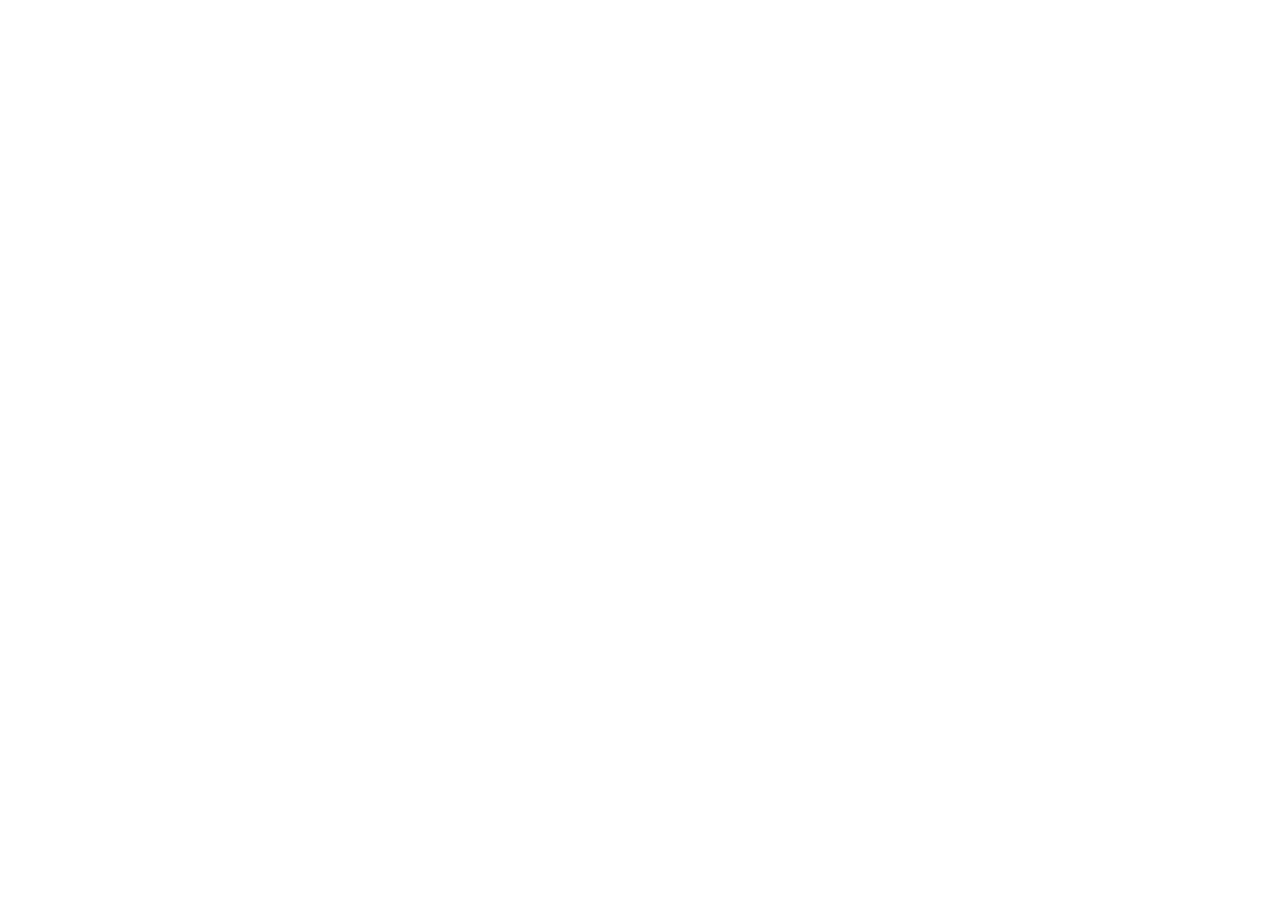
==== test.html @ 8e48533c "adding files missing from previous commit" ====
<!DOCTYPE html>
<!-- Tells the browser to use modern HTML -->
<html lang="eng">
<!-- Start of the whole page -->
<head>
<!-- Settings section (nothing here shows on the page) -->
  <meta charset="utf-8">
 <!-- meta is short for metadata and describe data about data, Makes letters and symbols display correctly -->
  <meta name="viewport" content="width=device-width, initial-scale=1.0">
  <!-- Sets the view for responsive design on mobile-->
  <title>Turret Training</title>
  <!-- The name shown on the browser tab -->

<style>
  :root {
    --navy: #14263d;
    --line: #d9d9d9;
    --page-bg: #e8e8e8;
  }

<body>
 <ul>
  <li>Blood pooling or spurting</li>
  <li>Soaked clothing or dressings</li>
  <li>Signs of shock</li>
</ul>

</body>
<!-- Closes the BODY. -->

</html>
<!-- Closes the whole document. -->
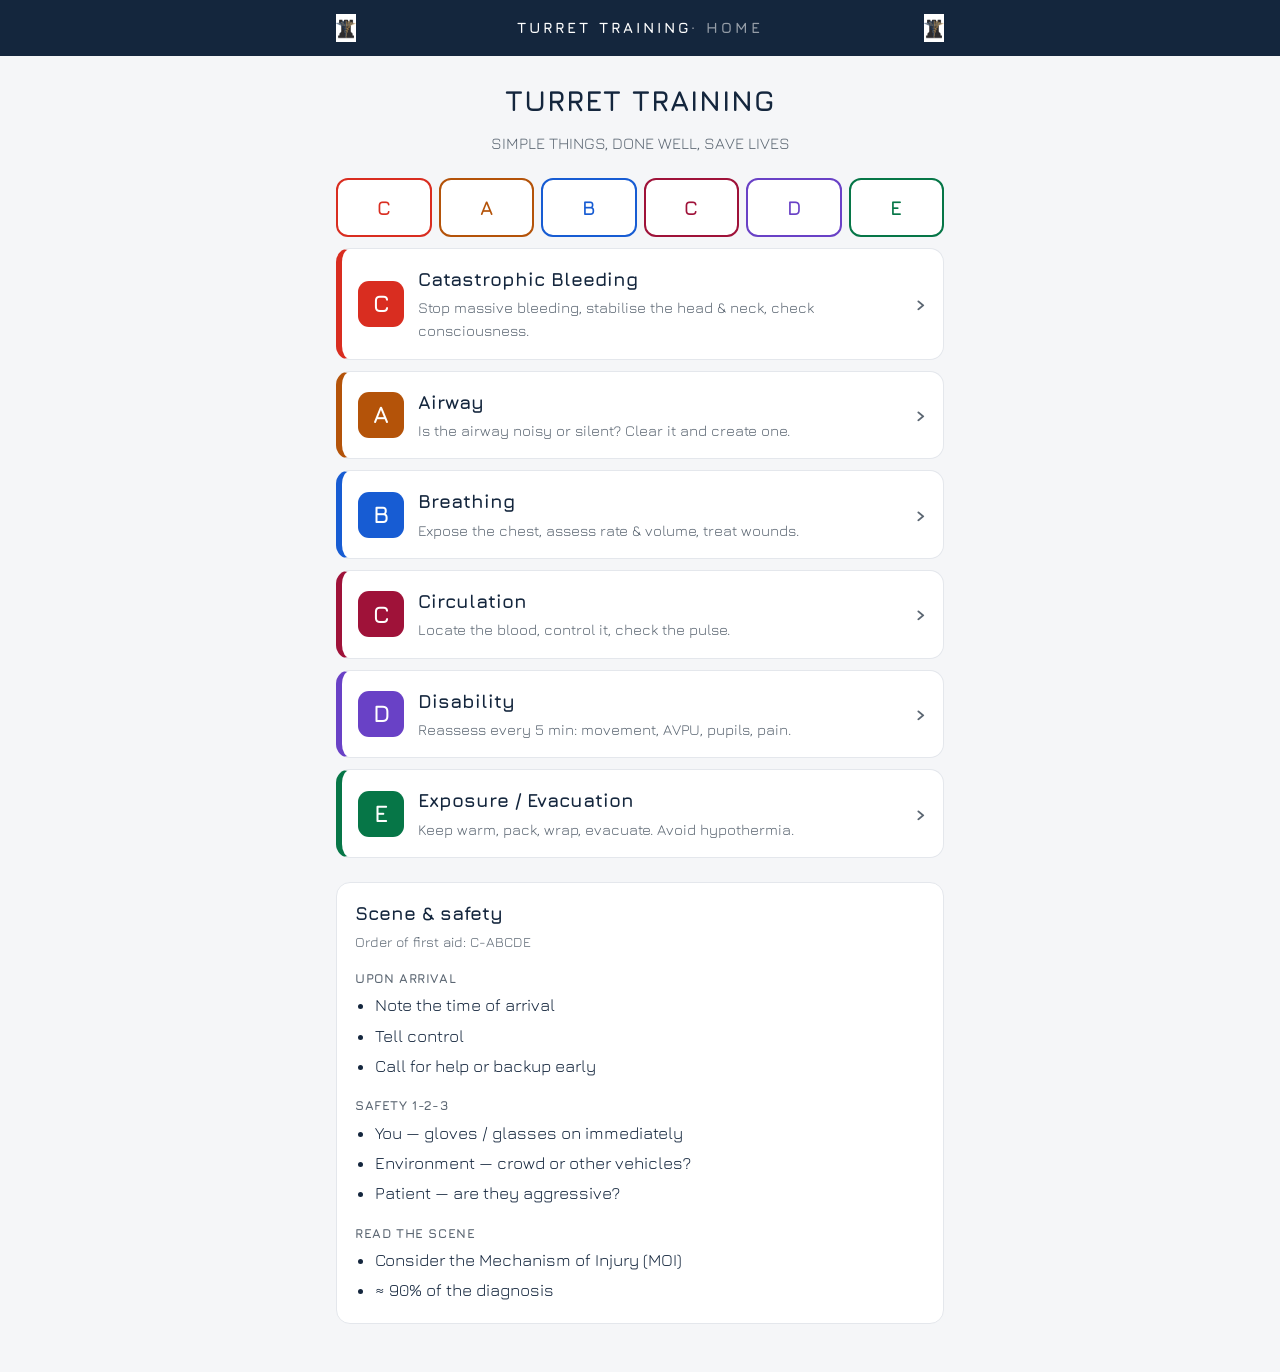
==== commit c115b71d: "3rd commit - navigatable cabcde" ====
--- a/test.html
+++ b/test.html
@@ -1,32 +1,245 @@
 <!DOCTYPE html>
-<!-- Tells the browser to use modern HTML -->
-<html lang="eng">
-<!-- Start of the whole page -->
+<html lang="en-GB">
 <head>
-<!-- Settings section (nothing here shows on the page) -->
-  <meta charset="utf-8">
- <!-- meta is short for metadata and describe data about data, Makes letters and symbols display correctly -->
-  <meta name="viewport" content="width=device-width, initial-scale=1.0">
-  <!-- Sets the view for responsive design on mobile-->
-  <title>Turret Training</title>
-  <!-- The name shown on the browser tab -->
-
-<style>
-  :root {
-    --navy: #14263d;
-    --line: #d9d9d9;
-    --page-bg: #e8e8e8;
-  }
-
+  <meta charset="UTF-8">
+  <meta name="viewport" content="width=device-width, initial-scale=1">
+  <meta name="theme-color" content="#151a21">
+  <title>Turret Training - Home</title>
+  <link rel="preconnect" href="https://fonts.googleapis.com">
+  <link rel="preconnect" href="https://fonts.gstatic.com" crossorigin>
+  <link href="https://fonts.googleapis.com/css2?family=Jura:wght@400;500;600;700&display=swap" rel="stylesheet">
+  <style>
+    /* ---- design tokens ---- */
+    :root{
+      --bg:#f5f6f8;          /* page background */
+      --surface:#ffffff;     /* card / panel background */
+      --navy:#14263d;         /* primary text */
+      --muted:#5b6672;       /* secondary text */
+      --line:#e4e7ec;        /* borders and dividers */
+      --accent:#151a21;      /* per-page accent colour (set inline) */
+      --radius:14px;         /* shared corner rounding */
+    }
+
+    /* ---- base ---- */
+    *{ box-sizing:border-box; -webkit-tap-highlight-color:transparent; }
+    html{ -webkit-text-size-adjust:100%; }               /* stop iOS auto-zoom on text */
+    body{
+      margin:0;
+      font-family:'Jura', system-ui, -apple-system, 'Segoe UI', Roboto, sans-serif;
+      background:var(--bg);
+      color:var(--navy);
+      font-size:17px;                                    /* bigger base for phone use */
+      line-height:1.55;
+    }
+    a{ color:inherit; text-decoration:none; }            /* links inherit colour, no underline */
+    .wrap{ max-width:640px; margin:0 auto; padding:0 16px 48px; }  /* centre + phone padding */
+
+    /* ---- landing top bar ---- */
+    .topbar{
+      background:var(--navy); color:#fff;
+      padding:14px 0;
+    }
+    .topbar-inner{
+      max-width:640px; margin:0 auto; padding:0 16px;
+      display:flex; align-items:center; justify-content:space-between;
+      gap:10px; text-align:center;
+    }
+    .topbar .brand-logo{ height:28px; width:auto; flex:none; }
+    .topbar .brand{ flex:1; font-weight:700; letter-spacing:3px; font-size:15px; }
+    .topbar .brand em{ font-style:normal; opacity:.55; }
+
+    /* ---- landing hero ---- */
+    .hero{ padding:22px 0 4px; text-align:center; }
+    .hero h1{ margin:0; font-size:29px; font-weight:700; letter-spacing:1px; }
+    .hero p{ margin:8px 0 0; color:var(--muted); font-size:16px; }
+
+    /* ---- the C·A·B·C·D·E spine (on every page) ---- */
+    .spine{ display:flex; gap:7px; margin:18px 0 4px; }
+    .spine a{
+      flex:1; text-align:center; padding:12px 0; border-radius:12px;
+      font-weight:700; font-size:20px;
+      border:2px solid var(--c); color:var(--c); background:var(--surface);
+    }
+    .spine a.active{ background:var(--c); color:#fff; }   /* the step you're on */
+
+    /* ---- landing step cards ---- */
+    .card{
+      display:flex; align-items:center; gap:14px;
+      background:var(--surface); border:1px solid var(--line);
+      border-left:6px solid var(--accent);               /* colour tab down the side */
+      border-radius:var(--radius); padding:16px; margin:11px 0;
+    }
+    .badge{
+      flex:none; width:46px; height:46px; border-radius:11px;
+      background:var(--accent); color:#fff;
+      display:flex; align-items:center; justify-content:center;
+      font-size:24px; font-weight:700;
+    }
+    .card-body{ flex:1; min-width:0; }
+    .card-title{ display:block; font-size:19px; font-weight:700; }
+    .card-sum{ display:block; color:var(--muted); font-size:15px; margin-top:2px; }
+    .chev{ color:var(--muted); font-size:26px; font-weight:700; }
+
+    /* ---- scene & safety panel (landing only) ---- */
+    .panel{
+      background:var(--surface); border:1px solid var(--line);
+      border-radius:var(--radius); padding:16px 18px; margin-top:24px;
+    }
+    .panel h2{ margin:0; font-size:19px; }
+    .panel .sub{ color:var(--muted); font-size:14px; margin:2px 0 10px; }
+    .panel h3{
+      margin:16px 0 4px; font-size:13px; letter-spacing:.6px;
+      text-transform:uppercase; color:var(--muted);
+    }
+    .panel ul{ margin:0; padding-left:20px; }
+    .panel li{ margin:4px 0; }
+
+    /* ---- letter-page coloured header ---- */
+    .phead{ background:var(--accent); color:#fff; padding:18px 16px 22px; }
+    .phead .back{
+      display:inline-block; font-size:14px; font-weight:600;
+      opacity:.9; margin-bottom:14px; letter-spacing:.5px;
+    }
+    .phead-main{ display:flex; align-items:center; gap:14px; }
+    .phead-badge{
+      flex:none; width:60px; height:60px; border-radius:14px;
+      background:rgba(255,255,255,.18);
+      display:flex; align-items:center; justify-content:center;
+      font-size:34px; font-weight:700;
+    }
+    .phead h1{ margin:0; font-size:26px; font-weight:700; letter-spacing:1px; }
+    .phead .lead{ margin:5px 0 0; font-size:15px; opacity:.92; }
+
+    /* ---- content blocks (letter pages) ---- */
+    .block{
+      background:var(--surface); border:1px solid var(--line);
+      border-radius:var(--radius); padding:14px 18px; margin:12px 0;
+    }
+    .block h2{
+      margin:0 0 8px; font-size:19px;
+      padding-bottom:8px; border-bottom:2px solid var(--accent);
+      display:inline-block;                              /* underline hugs the text */
+    }
+    .block .note{ color:var(--muted); margin:0; font-size:16px; }
+    .block ul{ margin:8px 0 0; padding-left:20px; }
+    .block li{ margin:7px 0; font-size:17px; }
+
+    /* ---- full-guide button ---- */
+    .fullbtn{
+      display:block; text-align:center;
+      background:var(--accent); color:#fff;
+      font-weight:700; letter-spacing:.5px;
+      padding:15px; border-radius:12px; margin:16px 0;
+    }
+    .fullbtn.ghost{ background:var(--surface); color:var(--accent); border:2px solid var(--accent); }
+
+    /* ---- accessibility: keyboard focus + reduced motion ---- */
+    a:focus-visible{ outline:3px solid #111; outline-offset:2px; }
+    @media (prefers-reduced-motion:reduce){ *{ transition:none !important; } }
+  </style>
+</head>
 <body>
- <ul>
-  <li>Blood pooling or spurting</li>
-  <li>Soaked clothing or dressings</li>
-  <li>Signs of shock</li>
-</ul>
-
+
+  <!-- Brand bar -->
+  <div class="topbar">
+    <div class="topbar-inner">
+      <img src="Images/turret.png" alt="" class="brand-logo">
+      <span class="brand">TURRET TRAINING<em>&middot; HOME</em></span>
+      <img src="Images/turret.png" alt="" class="brand-logo">
+    </div>
+  </div>
+
+  <div class="wrap">
+
+    <!-- Title -->
+    <div class="hero">
+      <h1>TURRET TRAINING</h1>
+      <p>SIMPLE THINGS, DONE WELL, SAVE LIVES</p>
+    </div>
+
+    <!-- The whole sequence at a glance (also tappable) -->
+    <nav class="spine">
+      <a style="--c:#d92d20" href="/Pages/catastrophic_bleeding.html">C</a>
+      <a style="--c:#b45309" href="/Pages/airway.html">A</a>
+      <a style="--c:#175cd3" href="/Pages/breathing.html">B</a>
+      <a style="--c:#9f1239" href="/Pages/circulation.html">C</a>
+      <a style="--c:#6941c6" href="/Pages/disability.html">D</a>
+      <a style="--c:#067647" href="/Pages/exposure.html">E</a>
+    </nav>
+
+    <!-- One card per step -->
+    <a class="card" style="--accent:#d92d20" href="/Pages/catastrophic_bleeding.html">
+      <span class="badge">C</span>
+      <span class="card-body">
+        <span class="card-title">Catastrophic Bleeding</span>
+        <span class="card-sum">Stop massive bleeding, stabilise the head &amp; neck, check consciousness.</span>
+      </span>
+      <span class="chev">&rsaquo;</span>
+    </a>
+    <a class="card" style="--accent:#b45309" href="/Pages/airway.html">
+      <span class="badge">A</span>
+      <span class="card-body">
+        <span class="card-title">Airway</span>
+        <span class="card-sum">Is the airway noisy or silent? Clear it and create one.</span>
+      </span>
+      <span class="chev">&rsaquo;</span>
+    </a>
+    <a class="card" style="--accent:#175cd3" href="/Pages/breathing.html">
+      <span class="badge">B</span>
+      <span class="card-body">
+        <span class="card-title">Breathing</span>
+        <span class="card-sum">Expose the chest, assess rate &amp; volume, treat wounds.</span>
+      </span>
+      <span class="chev">&rsaquo;</span>
+    </a>
+    <a class="card" style="--accent:#9f1239" href="/Pages/circulation.html">
+      <span class="badge">C</span>
+      <span class="card-body">
+        <span class="card-title">Circulation</span>
+        <span class="card-sum">Locate the blood, control it, check the pulse.</span>
+      </span>
+      <span class="chev">&rsaquo;</span>
+    </a>
+    <a class="card" style="--accent:#6941c6" href="/Pages/disability.html">
+      <span class="badge">D</span>
+      <span class="card-body">
+        <span class="card-title">Disability</span>
+        <span class="card-sum">Reassess every 5 min: movement, AVPU, pupils, pain.</span>
+      </span>
+      <span class="chev">&rsaquo;</span>
+    </a>
+    <a class="card" style="--accent:#067647" href="/Pages/exposure.html">
+      <span class="badge">E</span>
+      <span class="card-body">
+        <span class="card-title">Exposure / Evacuation</span>
+        <span class="card-sum">Keep warm, pack, wrap, evacuate. Avoid hypothermia.</span>
+      </span>
+      <span class="chev">&rsaquo;</span>
+    </a>
+
+    <!-- Scene & safety: before you start -->
+    <section class="panel">
+      <h2>Scene &amp; safety</h2>
+      <p class="sub">Order of first aid: C-ABCDE</p>
+      <h3>Upon arrival</h3>
+      <ul>
+        <li>Note the time of arrival</li>
+        <li>Tell control</li>
+        <li>Call for help or backup early</li>
+      </ul>
+      <h3>Safety 1-2-3</h3>
+      <ul>
+        <li>You — gloves / glasses on immediately</li>
+        <li>Environment — crowd or other vehicles?</li>
+        <li>Patient — are they aggressive?</li>
+      </ul>
+      <h3>Read the scene</h3>
+      <ul>
+        <li>Consider the Mechanism of Injury (MOI)</li>
+        <li>&asymp; 90% of the diagnosis</li>
+      </ul>
+    </section>
+
+  </div>
 </body>
-<!-- Closes the BODY. -->
-
-</html>
-<!-- Closes the whole document. -->+</html>
